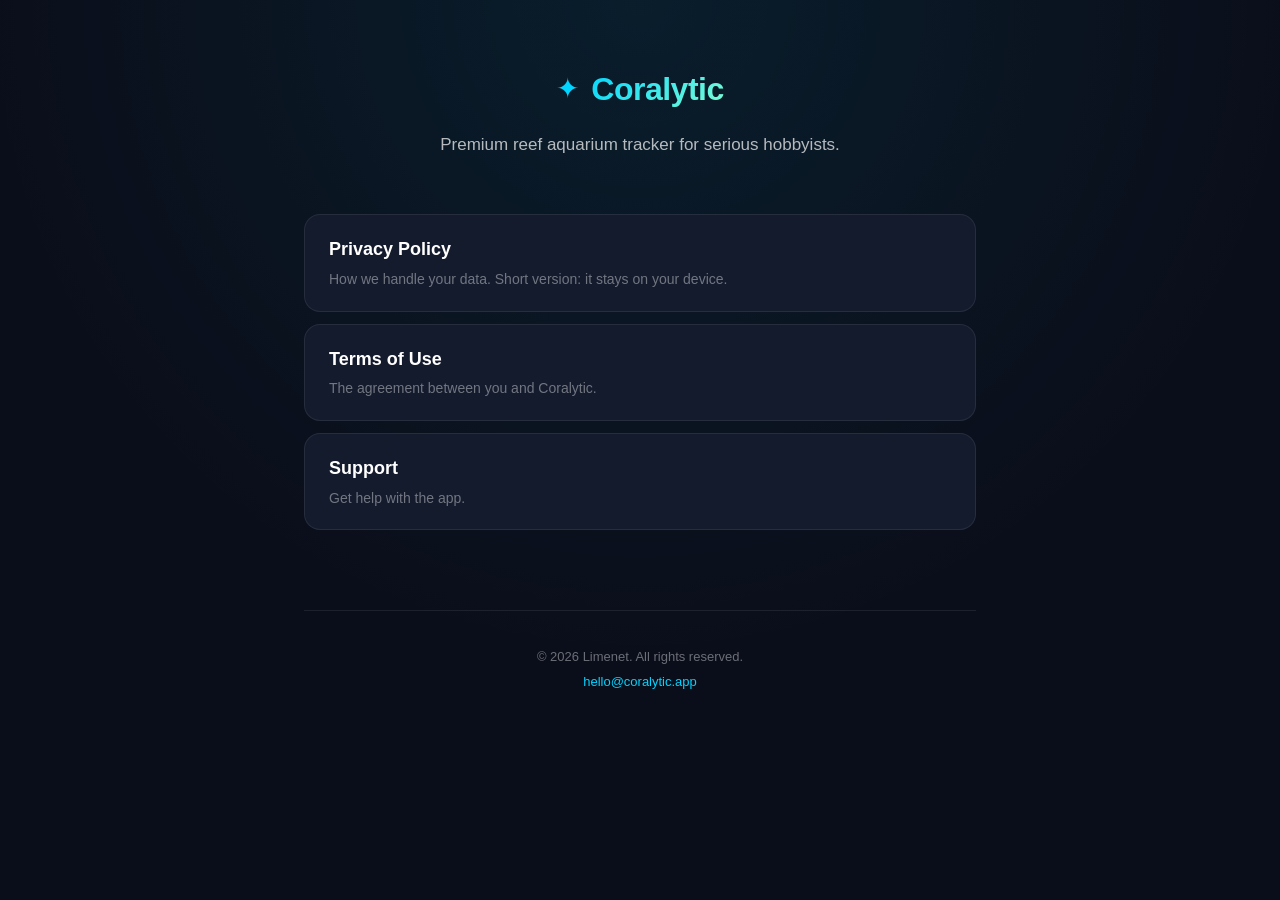
==== index.html @ e40fcf48 "Initial: privacy policy, terms of use, support page Static GitHub Pages site for Coralytic legal doc" ====
<!DOCTYPE html>
<html lang="en">
<head>
  <meta charset="UTF-8">
  <meta name="viewport" content="width=device-width, initial-scale=1.0">
  <meta name="description" content="Coralytic — premium reef aquarium tracker. Privacy policy, terms of use, and support.">
  <title>Coralytic — Legal</title>
  <link rel="stylesheet" href="style.css">
</head>
<body>
  <main class="container">
    <header class="hero">
      <div class="brand">
        <span class="brand-mark">✦</span>
        <h1>Coralytic</h1>
      </div>
      <p class="tagline">Premium reef aquarium tracker for serious hobbyists.</p>
    </header>

    <section class="links">
      <a class="card" href="privacy.html">
        <h2>Privacy Policy</h2>
        <p>How we handle your data. Short version: it stays on your device.</p>
      </a>
      <a class="card" href="terms.html">
        <h2>Terms of Use</h2>
        <p>The agreement between you and Coralytic.</p>
      </a>
      <a class="card" href="support.html">
        <h2>Support</h2>
        <p>Get help with the app.</p>
      </a>
    </section>

    <footer>
      <p>&copy; 2026 Limenet. All rights reserved.</p>
      <p><a href="mailto:hello@coralytic.app">hello@coralytic.app</a></p>
    </footer>
  </main>
</body>
</html>
---- style.css ----
/* Coralytic legal pages — matches in-app dark aesthetic */
:root {
  --bg: #0A0E1A;
  --bg-elevated: #141B2D;
  --cyan: #00D4FF;
  --mint: #7FFFD4;
  --text: #ffffff;
  --text-secondary: rgba(255, 255, 255, 0.7);
  --text-tertiary: rgba(255, 255, 255, 0.4);
  --border: rgba(255, 255, 255, 0.08);
}

* {
  box-sizing: border-box;
  margin: 0;
  padding: 0;
}

html {
  font-family: -apple-system, BlinkMacSystemFont, "SF Pro Text", "Helvetica Neue", sans-serif;
  font-size: 16px;
  line-height: 1.6;
  color: var(--text);
  background: var(--bg);
  -webkit-font-smoothing: antialiased;
}

body {
  min-height: 100vh;
  background:
    radial-gradient(circle at 50% 0%, rgba(0, 212, 255, 0.08), transparent 60%),
    var(--bg);
}

.container {
  max-width: 720px;
  margin: 0 auto;
  padding: 64px 24px 96px;
}

.hero {
  margin-bottom: 56px;
  text-align: center;
}

.brand {
  display: inline-flex;
  align-items: center;
  gap: 12px;
  margin-bottom: 16px;
}

.brand-mark {
  font-size: 28px;
  color: var(--cyan);
}

.brand h1 {
  font-family: -apple-system, "SF Pro Rounded", sans-serif;
  font-size: 32px;
  font-weight: 700;
  letter-spacing: -0.5px;
  background: linear-gradient(135deg, var(--cyan), var(--mint));
  -webkit-background-clip: text;
  background-clip: text;
  -webkit-text-fill-color: transparent;
}

.tagline {
  color: var(--text-secondary);
  font-size: 17px;
}

.links {
  display: grid;
  gap: 12px;
  margin-bottom: 80px;
}

.card {
  display: block;
  padding: 20px 24px;
  background: var(--bg-elevated);
  border: 1px solid var(--border);
  border-radius: 16px;
  text-decoration: none;
  color: inherit;
  transition: transform 0.15s ease, border-color 0.15s ease;
}

.card:hover {
  transform: translateY(-2px);
  border-color: rgba(0, 212, 255, 0.3);
}

.card h2 {
  font-family: -apple-system, "SF Pro Rounded", sans-serif;
  font-size: 18px;
  font-weight: 600;
  margin-bottom: 4px;
}

.card p {
  color: var(--text-tertiary);
  font-size: 14px;
}

/* Document pages */
.doc {
  max-width: 720px;
  margin: 0 auto;
  padding: 48px 24px 96px;
}

.doc-header {
  margin-bottom: 40px;
  padding-bottom: 24px;
  border-bottom: 1px solid var(--border);
}

.doc-header a {
  color: var(--cyan);
  text-decoration: none;
  font-size: 14px;
}

.doc-header a:hover {
  text-decoration: underline;
}

.doc h1 {
  font-family: -apple-system, "SF Pro Rounded", sans-serif;
  font-size: 36px;
  font-weight: 700;
  margin: 16px 0 8px;
  letter-spacing: -0.5px;
}

.doc .updated {
  color: var(--text-tertiary);
  font-size: 14px;
}

.doc h2 {
  font-family: -apple-system, "SF Pro Rounded", sans-serif;
  font-size: 22px;
  font-weight: 600;
  margin: 40px 0 12px;
  color: var(--cyan);
}

.doc h3 {
  font-size: 17px;
  font-weight: 600;
  margin: 24px 0 8px;
  color: var(--text);
}

.doc p,
.doc li {
  color: var(--text-secondary);
  margin-bottom: 12px;
}

.doc ul,
.doc ol {
  margin-left: 24px;
  margin-bottom: 16px;
}

.doc li {
  margin-bottom: 6px;
}

.doc a {
  color: var(--cyan);
}

.doc strong {
  color: var(--text);
  font-weight: 600;
}

footer {
  text-align: center;
  margin-top: 64px;
  padding-top: 32px;
  border-top: 1px solid var(--border);
  color: var(--text-tertiary);
  font-size: 13px;
}

footer p {
  margin: 4px 0;
}

footer a {
  color: var(--cyan);
  text-decoration: none;
}

footer a:hover {
  text-decoration: underline;
}
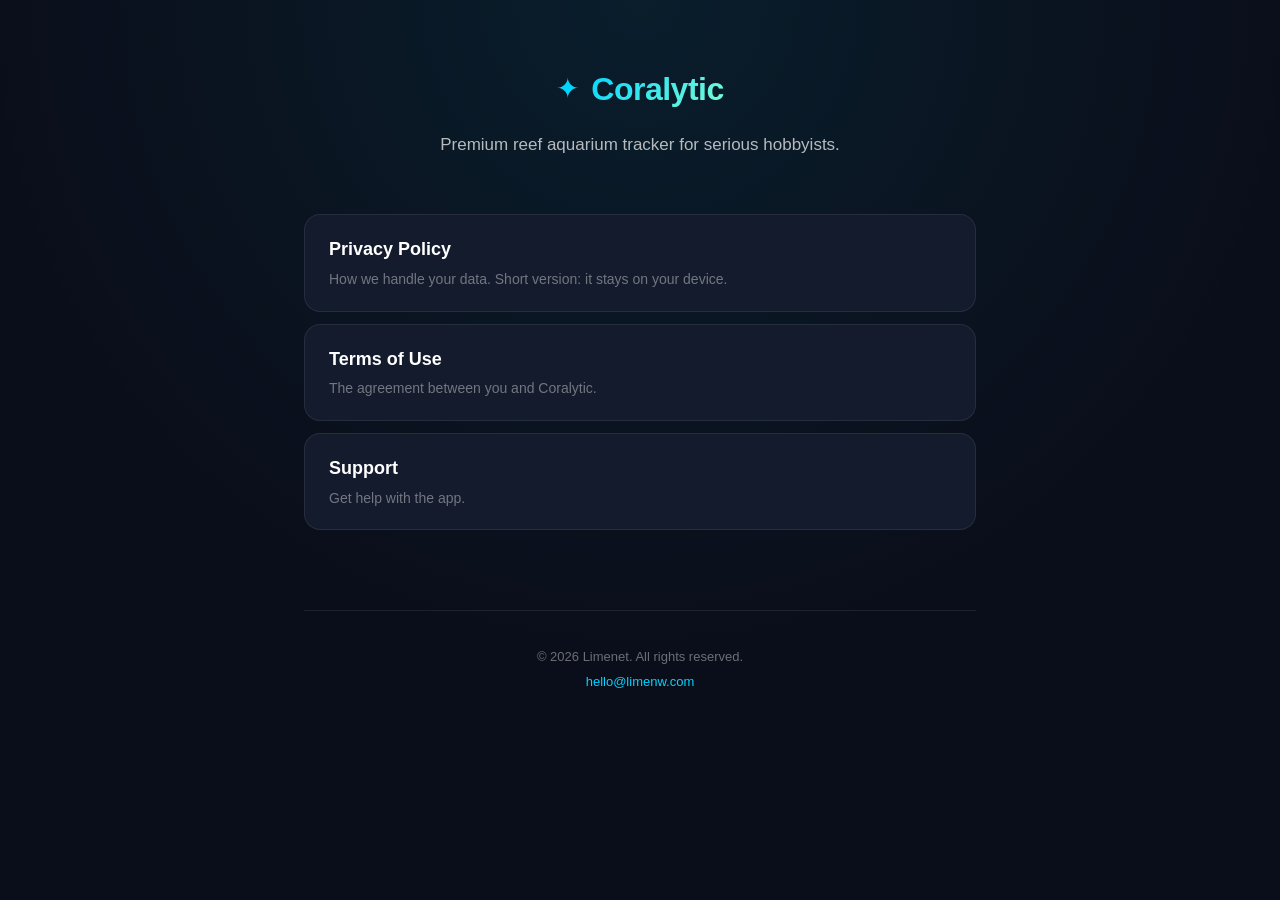
==== commit 7c98a38e: "Update contact email to hello@limenw.com" ====
--- a/index.html
+++ b/index.html
@@ -34,7 +34,7 @@
 
     <footer>
       <p>&copy; 2026 Limenet. All rights reserved.</p>
-      <p><a href="mailto:hello@coralytic.app">hello@coralytic.app</a></p>
+      <p><a href="mailto:hello@limenw.com">hello@limenw.com</a></p>
     </footer>
   </main>
 </body>
